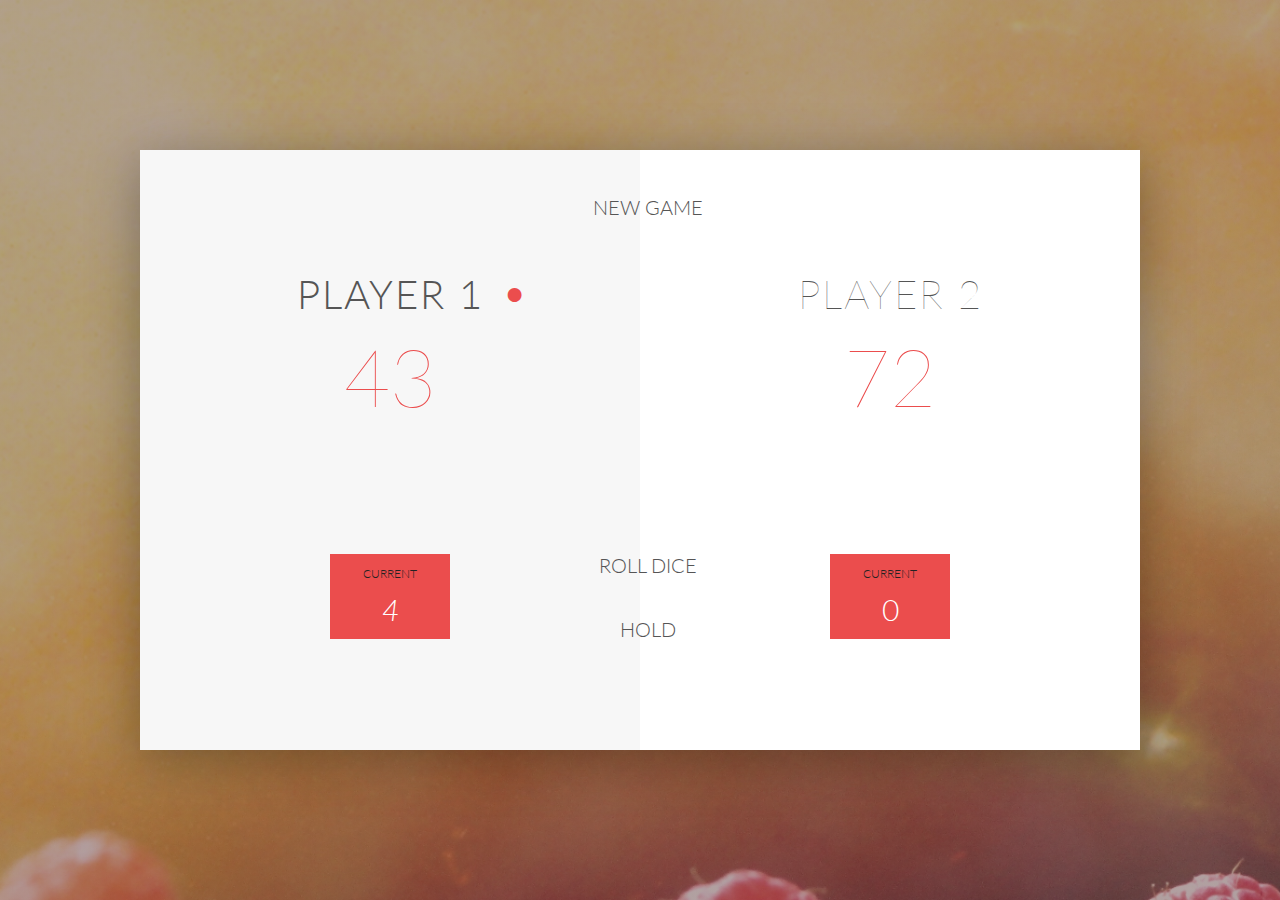
==== JS Game/index.html @ 64855597 "new file:   JS Game/app.js 	new file:   JS Game/back.jpg 	new file:   JS Game/dice-1.png 	new file: " ====
<!DOCTYPE html>
<html lang="en">
    <head>
        <meta charset="UTF-8">
        <link href="https://fonts.googleapis.com/css?family=Lato:100,300,600" rel="stylesheet" type="text/css">
        <link href="http://code.ionicframework.com/ionicons/2.0.1/css/ionicons.min.css" rel="stylesheet" type="text/css">
        <link type="text/css" rel="stylesheet" href="style.css">
        
        <title>Pig Game</title>
    </head>

    <body>
        <div class="wrapper clearfix">
            <div class="player-0-panel active">
                <div class="player-name" id="name-0">Player 1</div>
                <div class="player-score" id="score-0">43</div>
                <div class="player-current-box">
                    <div class="player-current-label">Current</div>
                    <div class="player-current-score" id="current-0">11</div>
                </div>
            </div>
            
            <div class="player-1-panel">
                <div class="player-name" id="name-1">Player 2</div>
                <div class="player-score" id="score-1">72</div>
                <div class="player-current-box">
                    <div class="player-current-label">Current</div>
                    <div class="player-current-score" id="current-1">0</div>
                </div>
            </div>
            
            <button class="btn-new"><i class="ion-ios-plus-outline"></i>New game</button>
            <button class="btn-roll"><i class="ion-ios-loop"></i>Roll dice</button>
            <button class="btn-hold"><i class="ion-ios-download-outline"></i>Hold</button>
            
            <img src="dice-5.png" alt="Dice" class="dice">
        </div>
        
        <script src="app.js"></script>
    </body>
</html>
---- JS Game/style.css ----
/**********************************************
*** GENERAL
**********************************************/

* {
    margin: 0;
    padding: 0;
    box-sizing: border-box;
    
}

.clearfix::after {
    content: "";
    display: table;
    clear: both;
}

body {
    background-image: linear-gradient(rgba(62, 20, 20, 0.4), rgba(62, 20, 20, 0.4)), url(back.jpg);
    background-size: cover;
    background-position: center;
    font-family: Lato;
    font-weight: 300;
    position: relative;
    height: 100vh;
    color: #555;
}

.wrapper {
    width: 1000px;
    position: absolute;
    top: 50%;
    left: 50%;
    transform: translate(-50%, -50%);
    background-color: #fff;
    box-shadow: 0px 10px 50px rgba(0, 0, 0, 0.3);
    overflow: hidden;
}

.player-0-panel,
.player-1-panel {
    width: 50%;
    float: left;
    height: 600px;
    padding: 100px;
}



/**********************************************
*** PLAYERS
**********************************************/

.player-name {
    font-size: 40px;
    text-align: center;
    text-transform: uppercase;
    letter-spacing: 2px;
    font-weight: 100;
    margin-top: 20px;
    margin-bottom: 10px;
    position: relative;
}

.player-score {
    text-align: center;
    font-size: 80px;
    font-weight: 100;
    color: #EB4D4D;
    margin-bottom: 130px;
}

.active { background-color: #f7f7f7; }
.active .player-name { font-weight: 300; }

.active .player-name::after {
    content: "\2022";
    font-size: 47px;
    position: absolute;
    color: #EB4D4D;
    top: -7px;
    right: 10px;
    
}

.player-current-box {
    background-color: #EB4D4D;
    color: #fff;
    width: 40%;
    margin: 0 auto;
    padding: 12px;
    text-align: center;
}

.player-current-label {
    text-transform: uppercase;
    margin-bottom: 10px;
    font-size: 12px;
    color: #222;
}

.player-current-score {
    font-size: 30px;
}

button {
    position: absolute;
    width: 200px;
    left: 50%;
    transform: translateX(-50%);
    color: #555;
    background: none;
    border: none;
    font-family: Lato;
    font-size: 20px;
    text-transform: uppercase;
    cursor: pointer;
    font-weight: 300;
    transition: background-color 0.3s, color 0.3s;
}

button:hover { font-weight: 600; }
button:hover i { margin-right: 20px; }

button:focus {
    outline: none;
}

i {
    color: #EB4D4D;
    display: inline-block;
    margin-right: 15px;
    font-size: 32px;
    line-height: 1;
    vertical-align: text-top;
    margin-top: -4px;
    transition: margin 0.3s;
}

.btn-new { top: 45px;}
.btn-roll { top: 403px;}
.btn-hold { top: 467px;}

.dice {
    position: absolute;
    left: 50%;
    top: 178px;
    transform: translateX(-50%);
    height: 100px;
    box-shadow: 0px 10px 60px rgba(0, 0, 0, 0.10);
}

.winner { background-color: #f7f7f7; }
.winner .player-name { font-weight: 300; color: #EB4D4D; }
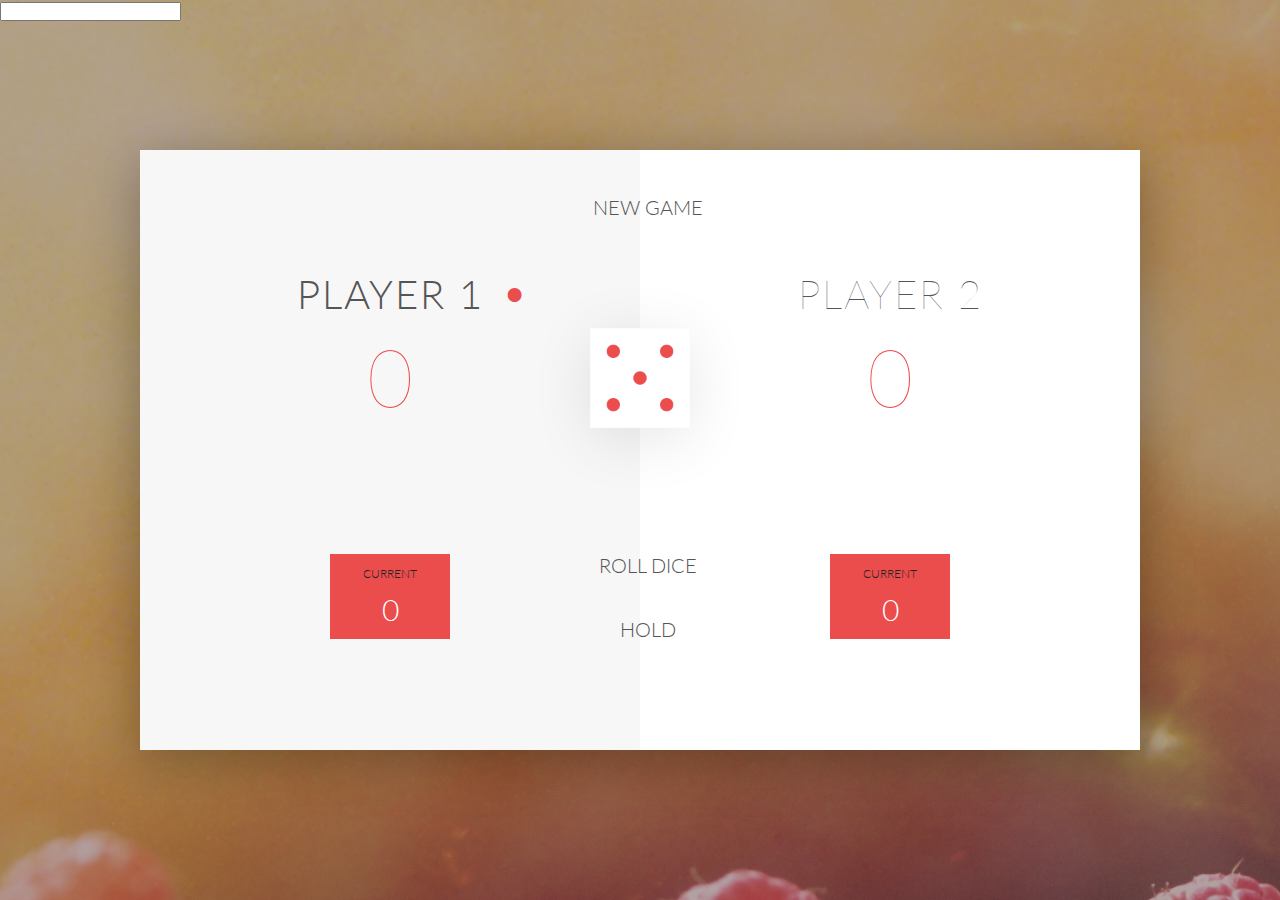
==== commit 6e92d6a3: "Version 1.1." ====
--- a/JS Game/index.html
+++ b/JS Game/index.html
@@ -10,6 +10,9 @@
     </head>
 
     <body>
+        <form action="">
+            <input type="number" class="goalScore">
+        </form>
         <div class="wrapper clearfix">
             <div class="player-0-panel active">
                 <div class="player-name" id="name-0">Player 1</div>
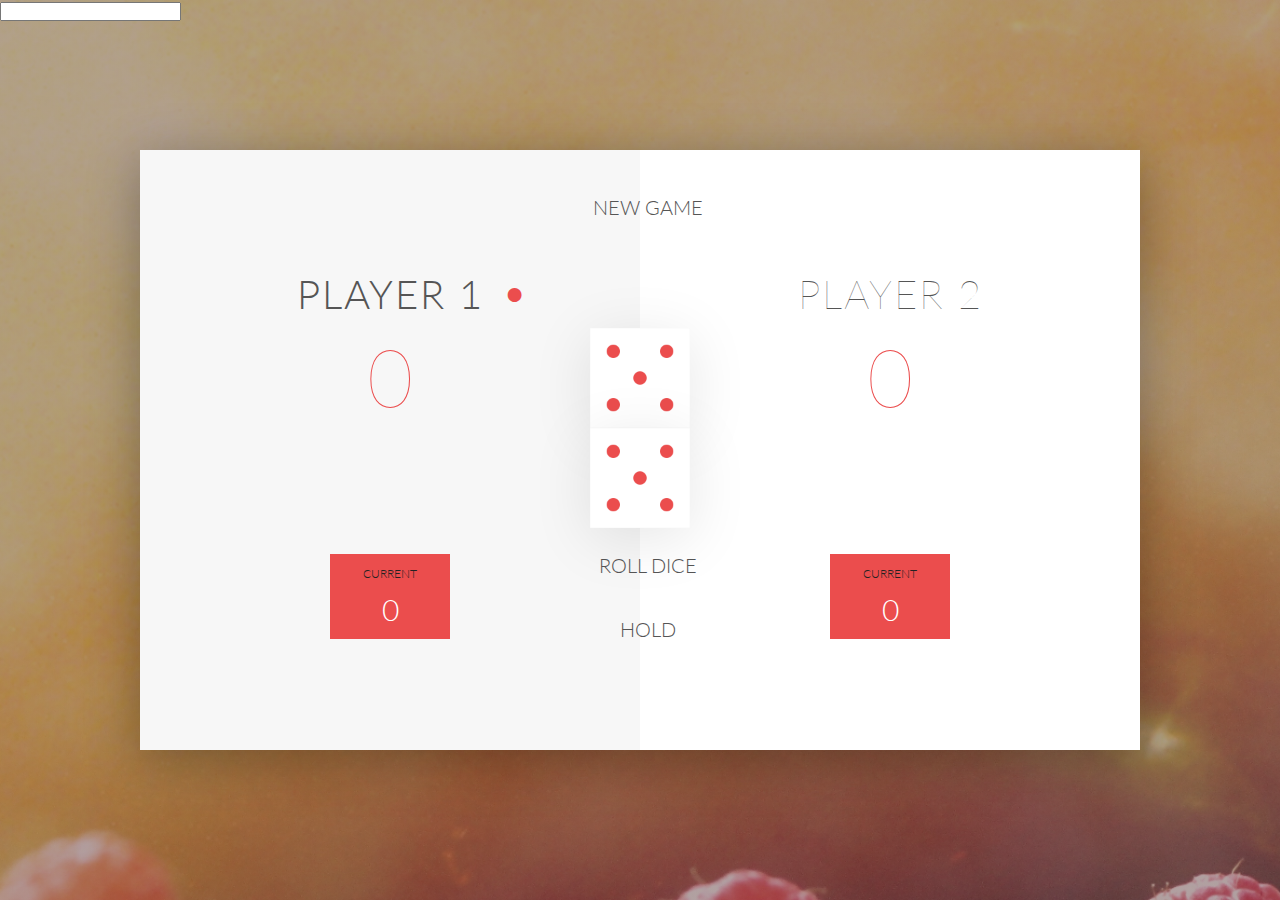
==== commit af358257: "modified:   app.js 	modified:   index.html 	modified:   style.css" ====
--- a/JS Game/index.html
+++ b/JS Game/index.html
@@ -37,6 +37,7 @@
             <button class="btn-hold"><i class="ion-ios-download-outline"></i>Hold</button>
             
             <img src="dice-5.png" alt="Dice" class="dice">
+            <img src="dice-5.png" alt="Dice" class="dice2">
         </div>
         
         <script src="app.js"></script>
--- a/JS Game/style.css
+++ b/JS Game/style.css
@@ -150,5 +150,13 @@
     box-shadow: 0px 10px 60px rgba(0, 0, 0, 0.10);
 }
 
+.dice2 {
+    position: absolute;
+    left: 50%;
+    top: 278px;
+    transform: translateX(-50%);
+    height: 100px;
+    box-shadow: 0px 10px 60px rgba(0, 0, 0, 0.10);
+}
 .winner { background-color: #f7f7f7; }
 .winner .player-name { font-weight: 300; color: #EB4D4D; }